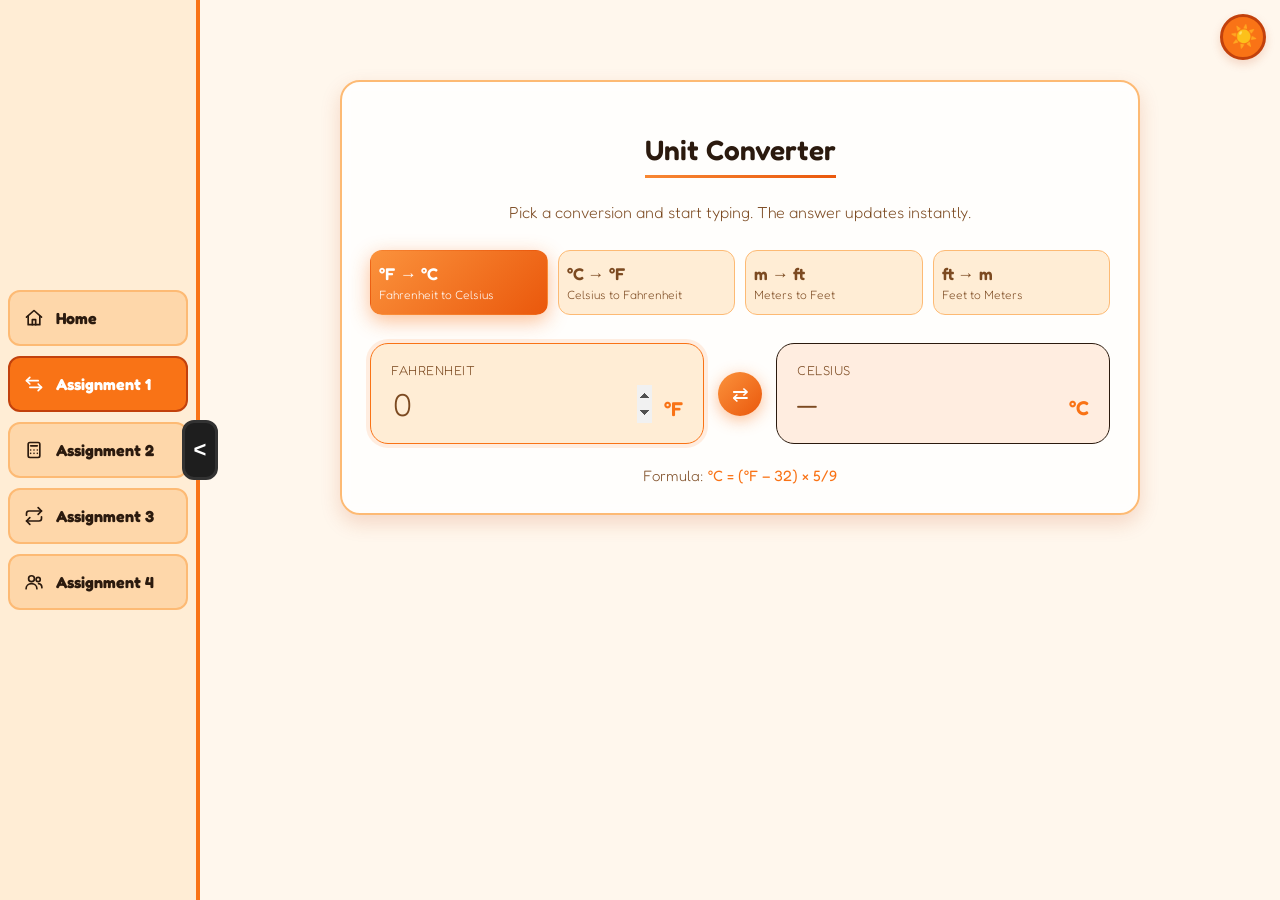
==== ass1.html @ 46ac20c1 "Add files via upload" ====
<!DOCTYPE html>
<html lang="en">
<head>
    <meta charset="UTF-8">
    <meta name="viewport" content="width=device-width, initial-scale=1">
    <title>Assignment 1 - Unit Converter</title>
    <link rel="icon" type="image/png" href="tiger logo.png">

 <link rel="preconnect" href="https://fonts.googleapis.com">
<link rel="preconnect" href="https://fonts.gstatic.com" crossorigin>
<link href="https://fonts.googleapis.com/css2?family=Fredoka:wght@300..700&display=swap" rel="stylesheet">

    <!-- Shared homepage design (colors, sidebar, cards, theme toggle) -->
    <link rel="stylesheet" href="Design.css">
    <script src="theme.js"></script>

    <!-- Spinning Pink Heart - https://www.cursors-4u.com/cursor/spinning-pink-heart -->
    <link rel="stylesheet" href="https://cdn.cursors-4u.net/cursors/animated/spinning-pink-heart-521de32a-32.css">
    <!-- End www.Cursors-4U.com Code -->

    <style>
        /* ================= Converter ================= */
        .Converter {
            display: block;
            max-width: 760px;
            padding: 36px;
            text-align: center;
        }

        .Converter-Title {
            display: inline-block;
            margin-bottom: 8px;
            padding-bottom: 8px;
            font-size: 28px;
            font-weight: 600;
            border-bottom: 3px solid transparent;
            border-image: var(--gradient) 1;
        }

        .Converter-Subtitle {
            margin-bottom: 28px;
            font-size: 16px;
            font-weight: 300;
            color: var(--text-muted);
        }

        .Chips {
            display: grid;
            grid-template-columns: repeat(4, 1fr);
            gap: 10px;
            margin-bottom: 28px;
        }

        .Chip {
            display: flex;
            flex-direction: column;
            gap: 2px;
            padding: 12px 8px;
            font-family: var(--font-main);
            color: var(--text-muted);
            background-color: var(--bg-menu);
            border: 1px solid var(--border-strong);
            border-radius: var(--radius-sm);
            cursor: pointer;
            transition: background-color var(--ease), color var(--ease),
                        border-color var(--ease), transform var(--ease),
                        box-shadow var(--ease);
        }

        .Chip .chip-units { font-size: 17px; font-weight: 600; }
        .Chip .chip-name  { font-size: 12px; font-weight: 300; }

        .Chip:hover,
        .Chip:focus-visible {
            color: var(--text);
            border-color: var(--accent);
            transform: translateY(-2px);
            outline: none;
        }

        .Chip.selected {
            color: #ffffff;
            background: var(--gradient);
            border-color: transparent;
            box-shadow: 0 6px 20px var(--accent-glow);
        }

        .Converter-Row {
            display: flex;
            align-items: stretch;
            gap: 14px;
        }

        .Panel {
            flex: 1;
            display: flex;
            flex-direction: column;
            gap: 6px;
            min-width: 0;
            padding: 18px 20px;
            text-align: left;
            background-color: var(--bg-menu);
            border: 1px solid var(--border-strong);
            border-radius: var(--radius);
            transition: border-color var(--ease), box-shadow var(--ease);
        }

        .Panel:focus-within {
            border-color: var(--accent);
            box-shadow: 0 0 0 4px var(--accent-soft);
        }

        .Panel-Label {
            font-size: 13px;
            font-weight: 300;
            letter-spacing: 0.5px;
            text-transform: uppercase;
            color: var(--text-muted);
        }

        .Panel-Main {
            display: flex;
            align-items: baseline;
            gap: 10px;
        }

        .Panel input,
        .Panel .Output {
            flex: 1;
            width: 100%;
            min-width: 0;
            font-family: var(--font-main);
            font-size: 32px;
            font-weight: 600;
            color: var(--text);
            background: none;
            border: none;
            outline: none;
            overflow-x: auto;
            white-space: nowrap;
        }

        .Panel input::placeholder { color: var(--text-muted); font-weight: 300; }
        .Panel .Output.empty { color: var(--text-muted); font-weight: 300; }
        .Panel .Output.error { font-size: 18px; color: #ff6b6b; }

        .Panel .Unit {
            flex-shrink: 0;
            font-size: 20px;
            font-weight: 600;
            color: var(--accent);
        }

        .Panel-Result {
            background-color: var(--accent-soft);
            border-color: var(--border);
        }

        .Swap {
            flex-shrink: 0;
            align-self: center;
            display: grid;
            place-items: center;
            width: 44px;
            height: 44px;
            font-size: 20px;
            color: #ffffff;
            background: var(--gradient);
            border: none;
            border-radius: 50%;
            cursor: pointer;
            box-shadow: 0 4px 16px var(--accent-glow);
            transition: transform 0.35s ease, box-shadow var(--ease);
        }

        .Swap:hover,
        .Swap:focus-visible {
            outline: none;
            transform: rotate(180deg) scale(1.08);
            box-shadow: 0 6px 22px var(--accent-glow);
        }

        .Formula {
            margin-top: 22px;
            font-size: 15px;
            font-weight: 300;
            color: var(--text-muted);
        }

        .Formula strong { font-weight: 400; color: var(--accent); }

        @media (max-width: 700px) {
            .Converter { padding: 28px 18px; }
            .Converter-Title { font-size: 24px; }
            .Chips { grid-template-columns: repeat(2, 1fr); }
            .Converter-Row { flex-direction: column; }
            .Swap { transform: rotate(90deg); }
            .Swap:hover,
            .Swap:focus-visible { transform: rotate(270deg) scale(1.08); }
            .Panel input,
            .Panel .Output { font-size: 26px; }
        }

        /* ================= Collapsible sidebar (same as homepage) ================= */
        .Home-Page {
            position: relative;
        }
        .Menu-Bar {
            width: 200px !important;
            padding: 8px !important;
            overflow: hidden !important;
            box-sizing: border-box !important;
            text-align: left !important;
            transition: width 0.3s, padding 0.3s, visibility 0s linear 0s;
        }
        .Home-Page.sidebar-closed .Menu-Bar {
            width: 0 !important;
            padding: 0 !important;
            visibility: hidden;
            transition: width 0.3s, padding 0.3s, visibility 0s linear 0.3s;
        }
        .Menu-bar-buttons {
            display: flex !important;
            flex-direction: column !important;
            align-items: stretch !important;
            justify-content: flex-start !important;
            gap: 10px !important;
            margin: 0 !important;
            width: 100% !important;
        }
        .Menu-bar-buttons button {
            font-size: 16px !important;
            padding: 16px 14px !important;
            width: 100% !important;
            height: auto !important;
            min-width: 0 !important;
            margin: 0 !important;
            box-sizing: border-box !important;
            text-align: left !important;
            white-space: nowrap;
        }

        /* Open / close arrow */
        .Sidebar-Toggle {
            position: absolute;
            top: 50%;
            left: 200px;
            transform: translate(-50%, -50%);
            z-index: 1000;
            width: 36px;
            height: 60px;
            font-family: "Lexend", sans-serif;
            font-size: 22px;
            font-weight: 600;
            line-height: 1;
            color: rgb(255,255,255);
            background-color: rgb(30,30,30);
            border: 3px solid rgb(50,50,50);
            border-radius: 12px;
            cursor: pointer;
            transition: left 0.3s, transform 0.3s, background-color 0.15s;
        }
        .Sidebar-Toggle:hover {
            background-color: rgb(10,10,10);
        }
        .Home-Page.sidebar-closed .Sidebar-Toggle {
            left: 0;
            transform: translate(0, -50%);
        }

        /* Menu icons */
        .Menu-bar-buttons button {
            display: flex !important;
            align-items: center !important;
            gap: 12px !important;
        }
        .Menu-Icon {
            width: 20px;
            height: 20px;
            flex-shrink: 0;
            fill: none;
            stroke: currentColor;
            stroke-width: 2;
            stroke-linecap: round;
            stroke-linejoin: round;
        }
    </style>
</head>
<body>

    <!-- Light / dark mode toggle -->
    <button class="Theme-Toggle" id="themeToggle" type="button">
        <span class="icon-sun">☀️</span>
        <span class="icon-moon">🌙</span>
    </button>

    <div class="Home-Page" id="homePage">

        <!-- Sidebar -->
        <nav class="Menu-Bar" id="menuBar">
            <div class="Menu-bar-buttons">
                <button type="button" onclick="location.href='index a.html'">
                    <svg class="Menu-Icon" viewBox="0 0 24 24" aria-hidden="true"><path d="M3 11l9-8 9 8"/><path d="M5 10v10h14V10"/><path d="M10 20v-6h4v6"/></svg>
                    <b>Home</b>
                </button>
                <button type="button" class="active" onclick="location.href='ass1.html'">
                    <svg class="Menu-Icon" viewBox="0 0 24 24" aria-hidden="true"><path d="M7 4L3 8l4 4"/><path d="M3 8h14"/><path d="M17 20l4-4-4-4"/><path d="M21 16H7"/></svg>
                    <b>Assignment 1</b>
                </button>
                <button type="button" onclick="location.href='ass2.html'">
                    <svg class="Menu-Icon" viewBox="0 0 24 24" aria-hidden="true"><rect x="5" y="3" width="14" height="18" rx="2"/><path d="M8 7h8"/><path d="M8 12h.01M12 12h.01M16 12h.01M8 16h.01M12 16h.01M16 16h.01"/></svg>
                    <b>Assignment 2</b>
                </button>
                <button type="button" onclick="location.href='ass3.html'">
                    <svg class="Menu-Icon" viewBox="0 0 24 24" aria-hidden="true"><path d="M17 2l4 4-4 4"/><path d="M3 11V9a3 3 0 0 1 3-3h15"/><path d="M7 22l-4-4 4-4"/><path d="M21 13v2a3 3 0 0 1-3 3H3"/></svg>
                    <b>Assignment 3</b>
                </button>
                <button type="button" onclick="location.href='ass4.html'">
                    <svg class="Menu-Icon" viewBox="0 0 24 24" aria-hidden="true"><circle cx="9" cy="8" r="3.5"/><path d="M2.5 20c0-3.6 2.9-6 6.5-6s6.5 2.4 6.5 6"/><circle cx="17" cy="9" r="2.5"/><path d="M17.5 14c2.4.3 4 2 4 5"/></svg>
                    <b>Assignment 4</b>
                </button>
            </div>
        </nav>

        <!-- Open / close arrow -->
        <button type="button" class="Sidebar-Toggle" id="sidebarToggle" aria-label="Close menu" aria-expanded="true" aria-controls="menuBar">&lt;</button>

        <!-- Content -->
        <main class="Content-Page-Background">
            <section class="Intro Converter">
                <h1 class="Converter-Title">Unit Converter</h1>
                <p class="Converter-Subtitle">Pick a conversion and start typing. The answer updates instantly.</p>

                <!-- Conversion picker -->
                <div class="Chips" role="radiogroup" aria-label="Conversion type">
                    <button type="button" class="Chip selected" data-key="1" role="radio" aria-checked="true">
                        <span class="chip-units">°F → °C</span>
                        <span class="chip-name">Fahrenheit to Celsius</span>
                    </button>
                    <button type="button" class="Chip" data-key="2" role="radio" aria-checked="false">
                        <span class="chip-units">°C → °F</span>
                        <span class="chip-name">Celsius to Fahrenheit</span>
                    </button>
                    <button type="button" class="Chip" data-key="3" role="radio" aria-checked="false">
                        <span class="chip-units">m → ft</span>
                        <span class="chip-name">Meters to Feet</span>
                    </button>
                    <button type="button" class="Chip" data-key="4" role="radio" aria-checked="false">
                        <span class="chip-units">ft → m</span>
                        <span class="chip-name">Feet to Meters</span>
                    </button>
                </div>

                <!-- From / To -->
                <div class="Converter-Row">
                    <div class="Panel">
                        <label class="Panel-Label" for="value" id="fromLabel">Fahrenheit</label>
                        <div class="Panel-Main">
                            <input type="number" id="value" step="any" placeholder="0" autofocus>
                            <span class="Unit" id="fromUnit">°F</span>
                        </div>
                    </div>

                    <button type="button" class="Swap" id="swapBtn" title="Swap conversion" aria-label="Swap conversion">⇄</button>

                    <div class="Panel Panel-Result">
                        <span class="Panel-Label" id="toLabel">Celsius</span>
                        <div class="Panel-Main" aria-live="polite">
                            <span class="Output empty" id="result">—</span>
                            <span class="Unit" id="toUnit">°C</span>
                        </div>
                    </div>
                </div>

                <p class="Formula" id="formula"></p>
            </section>
        </main>

    </div>

    <!-- Open / close menu (runs first, independent of the converter) -->
    <script>
        (function () {
            var homePage = document.getElementById("homePage");
            var sidebarToggle = document.getElementById("sidebarToggle");

            sidebarToggle.addEventListener("click", function () {
                var closed = homePage.classList.toggle("sidebar-closed");
                sidebarToggle.innerHTML = closed ? "&gt;" : "&lt;";
                sidebarToggle.setAttribute("aria-expanded", String(!closed));
                sidebarToggle.setAttribute("aria-label", closed ? "Open menu" : "Close menu");
            });
        })();
    </script>

    <!-- Converter -->
    <script>
        var conversions = {
            "1": { fromName: "Fahrenheit", toName: "Celsius",    from: "°F", to: "°C",
                   formula: "°C = (°F − 32) × 5/9",
                   fn: function (v) { return (v - 32) * 5 / 9; },  reverse: "2" },
            "2": { fromName: "Celsius",    toName: "Fahrenheit", from: "°C", to: "°F",
                   formula: "°F = (°C × 9/5) + 32",
                   fn: function (v) { return (v * 9 / 5) + 32; },  reverse: "1" },
            "3": { fromName: "Meters",     toName: "Feet",       from: "m",  to: "ft",
                   formula: "ft = m × 3.28084",
                   fn: function (v) { return v * 3.28084; },       reverse: "4" },
            "4": { fromName: "Feet",       toName: "Meters",     from: "ft", to: "m",
                   formula: "m = ft ÷ 3.28084",
                   fn: function (v) { return v / 3.28084; },       reverse: "3" }
        };

        var current = "1";
        var chips    = document.querySelectorAll(".Chip");
        var input    = document.getElementById("value");
        var result   = document.getElementById("result");
        var swapBtn  = document.getElementById("swapBtn");

        function getAnswer() {
            if (input.validity.badInput) { return "bad"; }
            var raw = input.value.trim();
            if (raw === "" || isNaN(Number(raw))) { return null; }
            return conversions[current].fn(Number(raw));
        }

        function update() {
            var answer = getAnswer();
            result.classList.remove("empty", "error");

            if (answer === null) {
                result.textContent = "—";
                result.classList.add("empty");
            } else if (answer === "bad") {
                result.textContent = "Invalid number";
                result.classList.add("error");
            } else {
                result.textContent = answer.toFixed(2);
            }
        }

        function setConversion(key) {
            current = key;
            var c = conversions[key];

            document.getElementById("fromLabel").textContent = c.fromName;
            document.getElementById("toLabel").textContent   = c.toName;
            document.getElementById("fromUnit").textContent  = c.from;
            document.getElementById("toUnit").textContent    = c.to;
            document.getElementById("formula").innerHTML     = "Formula: <strong>" + c.formula + "</strong>";

            chips.forEach(function (chip) {
                var on = chip.dataset.key === key;
                chip.classList.toggle("selected", on);
                chip.setAttribute("aria-checked", on ? "true" : "false");
            });

            update();
        }

        input.addEventListener("input", update);

        chips.forEach(function (chip) {
            chip.addEventListener("click", function () {
                setConversion(chip.dataset.key);
                input.focus();
            });
        });

        swapBtn.addEventListener("click", function () {
            var answer = getAnswer();
            var next = conversions[current].reverse;

            if (typeof answer === "number") {
                input.value = answer.toFixed(2);
            }
            setConversion(next);
            input.focus();
        });

        setConversion("1");
    </script>

</body>
</html>
---- Design.css ----
/* ===== Orange theme: shared design for every page ===== */
:root {
  --font-main: "Fredoka", "Nunito", "Segoe UI", sans-serif;
  --bg: #fff7ed;
  --panel: #ffffff;
  --text: #2b1a0e;
  --text-muted: #7c4a21;
  --accent: #f97316;
  --accent-dark: #c2410c;
  --bg-menu: #ffedd5;
  --menu-btn: #fed7aa;
  --menu-btn-hover: #fdba74;
  --border-strong: #fdba74;
  --accent-soft: rgba(249, 115, 22, 0.12);
  --accent-glow: rgba(249, 115, 22, 0.45);
  --shadow: rgba(194, 65, 12, 0.18);
  --panel-glass: rgba(255, 255, 255, 0.84);
  --bg-overlay: rgba(255, 247, 237, 0.10);
  --gradient: linear-gradient(135deg, #fb923c, #ea580c);
  --danger: #dc2626;
  --ok: #15803d;
  --radius: 18px;
  --radius-sm: 12px;
  --ease: 0.25s ease;
}

[data-theme="dark"] {
  --bg: #1a1009;
  --panel: #271810;
  --text: #fde8d4;
  --text-muted: #fdba74;
  --accent: #fb923c;
  --accent-dark: #fdba74;
  --bg-menu: #2e1c0e;
  --menu-btn: #3d2514;
  --menu-btn-hover: #55321a;
  --border-strong: #7c2d12;
  --accent-soft: rgba(251, 146, 60, 0.15);
  --accent-glow: rgba(251, 146, 60, 0.35);
  --shadow: rgba(0, 0, 0, 0.5);
  --panel-glass: rgba(39, 24, 16, 0.86);
  --bg-overlay: rgba(20, 10, 4, 0.55);
  --gradient: linear-gradient(135deg, #fb923c, #c2410c);
  --danger: #f87171;
  --ok: #4ade80;
}

* { box-sizing: border-box; }
html, body { margin: 0; height: 100%; }

body {
  font-family: var(--font-main);
  background: var(--bg);
  color: var(--text);
  transition: background 0.3s, color 0.3s;
}

/* ---------- Theme toggle ---------- */
.Theme-Toggle {
  position: fixed; top: 14px; right: 14px; z-index: 2000;
  width: 46px; height: 46px; font-size: 22px;
  background: var(--accent);
  border: 3px solid var(--accent-dark);
  border-radius: 50%;
  cursor: pointer;
  box-shadow: 0 4px 10px var(--shadow);
  transition: transform 0.2s;
}
.Theme-Toggle:hover { transform: scale(1.1) rotate(15deg); }
.Theme-Toggle .icon-moon { display: none; }
[data-theme="dark"] .Theme-Toggle .icon-sun { display: none; }
[data-theme="dark"] .Theme-Toggle .icon-moon { display: inline; }

/* ---------- Layout and sidebar ---------- */
.Home-Page { position: relative; display: flex; height: 100vh; width: 100%; overflow: hidden; }

.Menu-Bar {
  width: 200px; padding: 8px; flex-shrink: 0; overflow: hidden;
  background: var(--bg-menu);
  border-right: 4px solid var(--accent);
  display: flex;
  flex-direction: column;
  justify-content: center; /* centers the buttons vertically */
  transition: width 0.3s, padding 0.3s, visibility 0s linear 0s;
}
.Home-Page.sidebar-closed .Menu-Bar {
  width: 0; padding: 0; visibility: hidden;
  transition: width 0.3s, padding 0.3s, visibility 0s linear 0.3s;
}

.Menu-bar-buttons { display: flex; flex-direction: column; gap: 10px; width: 100%; }
.Menu-bar-buttons button {
  display: flex; align-items: center; gap: 12px;
  width: 100%; padding: 16px 14px;
  font-family: var(--font-main); font-size: 16px; text-align: left; white-space: nowrap;
  color: var(--text); background: var(--menu-btn);
  border: 2px solid var(--border-strong); border-radius: var(--radius-sm);
  cursor: pointer;
  transition: background var(--ease), transform var(--ease);
}
.Menu-bar-buttons button:hover { background: var(--menu-btn-hover); transform: translateX(4px); }
.Menu-bar-buttons button.active { background: var(--accent); color: #fff; border-color: var(--accent-dark); }

.Menu-Icon {
  width: 20px; height: 20px; flex-shrink: 0;
  fill: none; stroke: currentColor; stroke-width: 2;
  stroke-linecap: round; stroke-linejoin: round;
}

.Sidebar-Toggle {
  position: absolute; top: 50%; left: 200px; z-index: 1000;
  transform: translate(-50%, -50%);
  width: 36px; height: 60px;
  font-family: var(--font-main); font-size: 22px; font-weight: 600; color: #fff;
  background: var(--accent-dark); border: 3px solid var(--accent);
  border-radius: 12px; cursor: pointer;
  transition: left 0.3s, transform 0.3s, background-color 0.15s;
}
.Sidebar-Toggle:hover { background: var(--accent); }
.Home-Page.sidebar-closed .Sidebar-Toggle { left: 0; transform: translate(0, -50%); }

/* ---------- Content area and cards ---------- */
.Content-Page-Background {
  flex: 1; overflow-y: auto;
  padding: 80px 40px 40px;
  display: flex; flex-direction: column; align-items: center; gap: 32px;
  background: transparent;
}

.Card {
  width: 100%; max-width: 800px;
  padding: 32px;
  background: var(--panel-glass);
  backdrop-filter: blur(6px);
  border: 2px solid var(--border-strong);
  border-radius: 20px;
  box-shadow: 0 8px 20px var(--shadow);
  text-align: center;
  transition: background 0.3s, border-color 0.3s;
}
.Card.Wide { max-width: 980px; }

.Card-Title {
  display: inline-block; margin: 0 0 8px; padding-bottom: 8px;
  font-size: 28px; font-weight: 600; color: var(--accent-dark);
  border-bottom: 3px solid var(--accent);
}
.Card-Sub { margin: 0 0 26px; font-size: 16px; font-weight: 300; color: var(--text-muted); }

/* ---------- Home page ---------- */
.Intro { display: flex; align-items: center; gap: 28px; text-align: left; }
.Intro-Picture {
  width: 140px; height: 140px; flex-shrink: 0; border-radius: 50%;
  border: 5px solid var(--accent);
  background: var(--menu-btn) center / cover no-repeat;
  /* background-image: url("your-photo.png"); */
}
.Intro-Text { margin: 0; font-size: 1.4rem; font-weight: 500; line-height: 1.5; }
.Positions { text-align: left; }
.Positions-Title {
  margin: 0 0 16px; font-size: 1.5rem; color: var(--accent-dark);
  display: inline-block; padding-bottom: 4px; border-bottom: 3px solid var(--accent);
}
.Positions-List { margin: 0; padding-left: 1.2rem; font-size: 1.15rem; line-height: 1.9; color: var(--text-muted); }
.Positions-List li::marker { color: var(--accent); }

/* ---------- Form pieces ---------- */
.Panel {
  display: flex; flex-direction: column; gap: 6px; min-width: 0; flex: 1;
  padding: 16px 18px; text-align: left;
  background: var(--bg-menu);
  border: 2px solid var(--border-strong);
  border-radius: var(--radius);
  transition: border-color var(--ease), box-shadow var(--ease);
}
.Panel:focus-within { border-color: var(--accent); box-shadow: 0 0 0 4px var(--accent-soft); }
.Panel-Result { background: var(--accent-soft); }

.Panel-Label { font-size: 13px; font-weight: 300; letter-spacing: 0.5px; text-transform: uppercase; color: var(--text-muted); }
.Panel-Main { display: flex; align-items: baseline; gap: 10px; }

.Panel input, .Panel select, .Panel .Output {
  flex: 1; width: 100%; min-width: 0;
  font-family: var(--font-main); font-size: 28px; font-weight: 600; color: var(--text);
  background: none; border: none; outline: none;
  overflow-x: auto; white-space: nowrap;
}
.Panel select { font-size: 20px; cursor: pointer; }
.Panel select option { color: #2b1a0e; }
.Panel input::placeholder { color: var(--text-muted); font-weight: 300; }
.Output.empty { color: var(--text-muted); font-weight: 300; }
.Output.error { font-size: 18px; color: var(--danger); }
.Unit { flex-shrink: 0; font-size: 20px; font-weight: 600; color: var(--accent); }

.Row { display: flex; align-items: stretch; gap: 14px; }
.Arrow {
  flex-shrink: 0; align-self: center; display: grid; place-items: center;
  width: 44px; height: 44px; font-size: 20px; color: #fff;
  background: var(--gradient); border-radius: 50%; box-shadow: 0 4px 16px var(--accent-glow);
}
.Stack { display: flex; flex-direction: column; gap: 14px; }
.Form-Grid { display: grid; grid-template-columns: repeat(2, 1fr); gap: 14px; }

.Message { min-height: 22px; margin: 12px 0 0; font-size: 15px; color: var(--danger); }
.Message.ok { color: var(--ok); }
.Formula { margin: 20px 0 0; font-size: 15px; font-weight: 300; color: var(--text-muted); }
.Formula strong { font-weight: 600; color: var(--accent); }

.Action {
  padding: 14px 26px;
  font-family: var(--font-main); font-size: 16px; font-weight: 600; color: #fff;
  background: var(--gradient); border: none; border-radius: var(--radius-sm);
  cursor: pointer; box-shadow: 0 4px 14px var(--accent-glow);
  transition: transform var(--ease), box-shadow var(--ease);
}
.Action:hover { transform: translateY(-2px); box-shadow: 0 6px 20px var(--accent-glow); }
.Action.Danger { background: linear-gradient(135deg, #ef4444, #b91c1c); box-shadow: 0 4px 14px rgba(220, 38, 38, 0.4); }
.Button-Row { margin-top: 16px; }
.Delete-Row { display: flex; align-items: stretch; gap: 14px; margin-top: 8px; }

/* ---------- Result cards (Assignment 3) ---------- */
.Results { display: grid; gap: 12px; margin-top: 8px; }
.Result-Card {
  padding: 16px 20px; text-align: left;
  background: var(--accent-soft); border: 2px solid var(--border-strong); border-radius: var(--radius);
}
.Result-Label { font-size: 13px; letter-spacing: 0.5px; text-transform: uppercase; color: var(--text-muted); }
.Result-Loop { font-size: 12px; color: var(--accent); }
.Result-Value { margin-top: 6px; font-size: 26px; font-weight: 600; word-break: break-all; max-height: 160px; overflow-y: auto; }
.Result-Value.empty { font-weight: 300; color: var(--text-muted); }

/* ---------- Tables (Assignments 2 and 4) ---------- */
.Table-Wrap { margin-top: 26px; overflow-x: auto; border: 2px solid var(--border-strong); border-radius: var(--radius); }
.Data-Table { width: 100%; border-collapse: collapse; font-size: 14px; text-align: left; }
.Data-Table caption { padding: 14px 16px 6px; font-size: 13px; letter-spacing: 0.5px; text-transform: uppercase; text-align: left; color: var(--text-muted); }
.Data-Table th, .Data-Table td { padding: 10px 16px; white-space: nowrap; border-top: 1px solid var(--border-strong); }
.Data-Table th { font-weight: 600; color: var(--accent-dark); background: var(--bg-menu); }
.Data-Table td { font-weight: 300; }
.Data-Table tbody tr.active { background: var(--accent-soft); }
.Data-Table tbody tr.active td { font-weight: 600; color: var(--accent); }
.Data-Table td.net { font-weight: 600; color: var(--accent); }
.Data-Table td.empty-row { text-align: center; color: var(--text-muted); padding: 22px; }
.Data-Table tfoot td { font-weight: 600; background: var(--accent-soft); }

/* ---------- Chips (Assignment 1) ---------- */
.Swap { cursor: pointer; border: none; transition: transform 0.35s ease; }
.Swap:hover { transform: rotate(180deg) scale(1.08); }

/* ---------- Mobile ---------- */
@media (max-width: 700px) {
  .Content-Page-Background { padding: 80px 16px 24px; }
  .Card { padding: 24px 16px; }
  .Card-Title { font-size: 24px; }
  .Intro { flex-direction: column; text-align: center; }
  .Intro-Text { font-size: 1.15rem; }
  .Row, .Delete-Row { flex-direction: column; }
  .Arrow { transform: rotate(90deg); }
  .Form-Grid { grid-template-columns: 1fr; }
  .Panel input, .Panel .Output { font-size: 24px; }
  .Result-Value { font-size: 22px; }
}

/* ---------- Draggable background ---------- */
/* theme.js sets --bg-w, --bg-h, --bg-x and --bg-y while the visitor drags */
body::before {
  content: "";
  position: fixed;
  inset: 0;
  z-index: -1;
  background-color: var(--bg);
  background-image:
    linear-gradient(var(--bg-overlay), var(--bg-overlay)),
    url("bg.jpg");
  background-repeat: no-repeat;
  background-size: auto, var(--bg-w, 140%) var(--bg-h, auto);
  background-position: 0 0, var(--bg-x, 0px) var(--bg-y, 0px);
}

.Content-Page-Background { cursor: grab; }
body.dragging-bg, body.dragging-bg * { cursor: grabbing !important; user-select: none; }
.Card, .Intro, .Positions { cursor: auto; }

/* Keeps text readable on the busy picture (also for pages that do not use .Card) */
.Content-Page-Background > .Intro,
.Content-Page-Background > .Positions {
  width: 100%;
  max-width: 800px;
  padding: 28px;
  background: var(--panel-glass);
  backdrop-filter: blur(6px);
  border: 2px solid var(--border-strong);
  border-radius: 20px;
  box-shadow: 0 8px 20px var(--shadow);
}
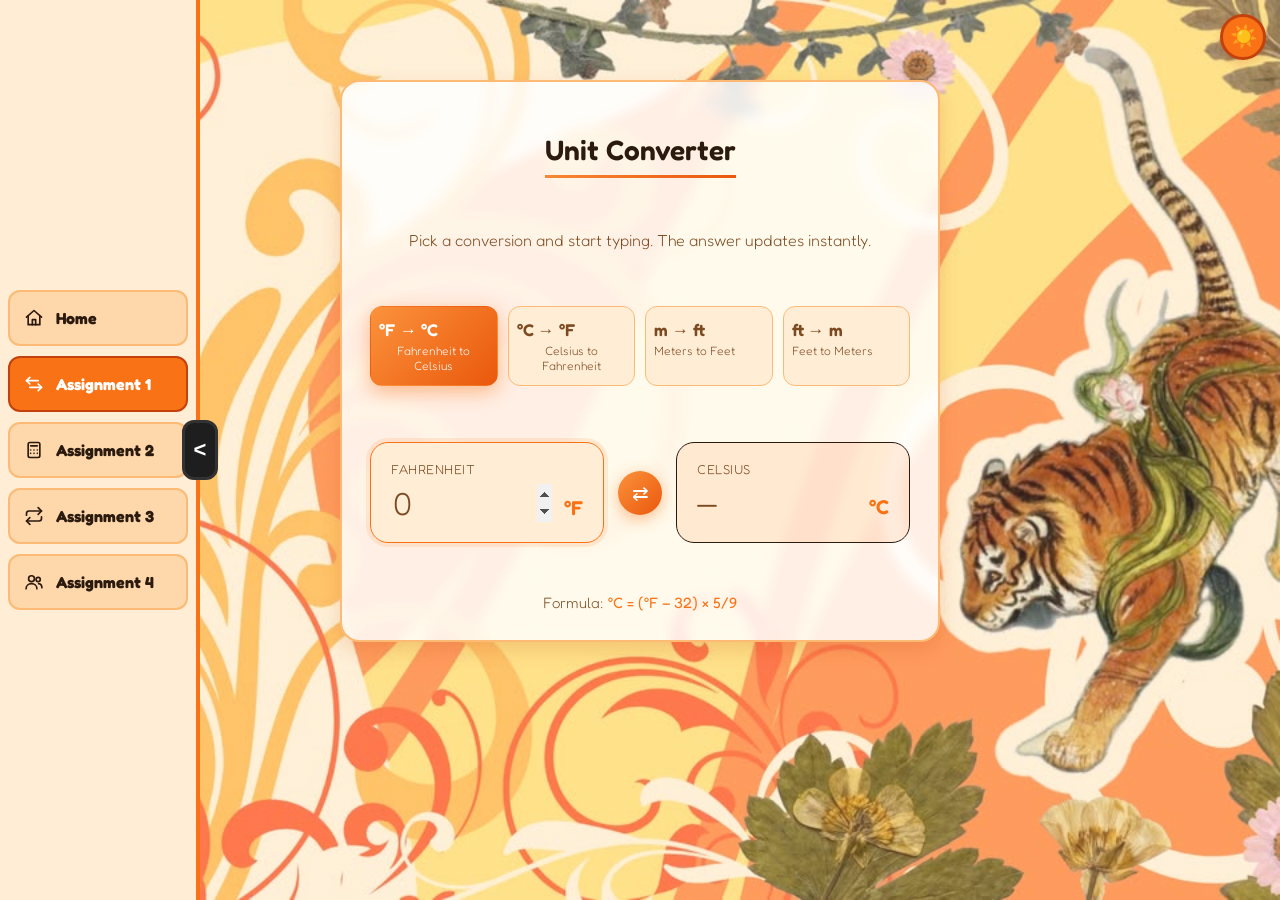
==== commit 12d68880: "Update ass1.html" ====
--- a/ass1.html
+++ b/ass1.html
@@ -299,7 +299,7 @@
         <!-- Sidebar -->
         <nav class="Menu-Bar" id="menuBar">
             <div class="Menu-bar-buttons">
-                <button type="button" onclick="location.href='index a.html'">
+                <button type="button" onclick="location.href='index.html'">
                     <svg class="Menu-Icon" viewBox="0 0 24 24" aria-hidden="true"><path d="M3 11l9-8 9 8"/><path d="M5 10v10h14V10"/><path d="M10 20v-6h4v6"/></svg>
                     <b>Home</b>
                 </button>
@@ -378,21 +378,6 @@
 
     </div>
 
-    <!-- Open / close menu (runs first, independent of the converter) -->
-    <script>
-        (function () {
-            var homePage = document.getElementById("homePage");
-            var sidebarToggle = document.getElementById("sidebarToggle");
-
-            sidebarToggle.addEventListener("click", function () {
-                var closed = homePage.classList.toggle("sidebar-closed");
-                sidebarToggle.innerHTML = closed ? "&gt;" : "&lt;";
-                sidebarToggle.setAttribute("aria-expanded", String(!closed));
-                sidebarToggle.setAttribute("aria-label", closed ? "Open menu" : "Close menu");
-            });
-        })();
-    </script>
-
     <!-- Converter -->
     <script>
         var conversions = {
@@ -481,4 +466,4 @@
     </script>
 
 </body>
-</html>+</html>
--- a/Design.css
+++ b/Design.css
@@ -23,7 +23,6 @@
   --radius-sm: 12px;
   --ease: 0.25s ease;
 }
-
 [data-theme="dark"] {
   --bg: #1a1009;
   --panel: #271810;
@@ -44,17 +43,14 @@
   --danger: #f87171;
   --ok: #4ade80;
 }
-
 * { box-sizing: border-box; }
 html, body { margin: 0; height: 100%; }
-
 body {
   font-family: var(--font-main);
   background: var(--bg);
   color: var(--text);
   transition: background 0.3s, color 0.3s;
 }
-
 /* ---------- Theme toggle ---------- */
 .Theme-Toggle {
   position: fixed; top: 14px; right: 14px; z-index: 2000;
@@ -70,10 +66,8 @@
 .Theme-Toggle .icon-moon { display: none; }
 [data-theme="dark"] .Theme-Toggle .icon-sun { display: none; }
 [data-theme="dark"] .Theme-Toggle .icon-moon { display: inline; }
-
 /* ---------- Layout and sidebar ---------- */
 .Home-Page { position: relative; display: flex; height: 100vh; width: 100%; overflow: hidden; }
-
 .Menu-Bar {
   width: 200px; padding: 8px; flex-shrink: 0; overflow: hidden;
   background: var(--bg-menu);
@@ -87,7 +81,6 @@
   width: 0; padding: 0; visibility: hidden;
   transition: width 0.3s, padding 0.3s, visibility 0s linear 0.3s;
 }
-
 .Menu-bar-buttons { display: flex; flex-direction: column; gap: 10px; width: 100%; }
 .Menu-bar-buttons button {
   display: flex; align-items: center; gap: 12px;
@@ -100,13 +93,11 @@
 }
 .Menu-bar-buttons button:hover { background: var(--menu-btn-hover); transform: translateX(4px); }
 .Menu-bar-buttons button.active { background: var(--accent); color: #fff; border-color: var(--accent-dark); }
-
 .Menu-Icon {
   width: 20px; height: 20px; flex-shrink: 0;
   fill: none; stroke: currentColor; stroke-width: 2;
   stroke-linecap: round; stroke-linejoin: round;
 }
-
 .Sidebar-Toggle {
   position: absolute; top: 50%; left: 200px; z-index: 1000;
   transform: translate(-50%, -50%);
@@ -118,7 +109,6 @@
 }
 .Sidebar-Toggle:hover { background: var(--accent); }
 .Home-Page.sidebar-closed .Sidebar-Toggle { left: 0; transform: translate(0, -50%); }
-
 /* ---------- Content area and cards ---------- */
 .Content-Page-Background {
   flex: 1; overflow-y: auto;
@@ -126,7 +116,6 @@
   display: flex; flex-direction: column; align-items: center; gap: 32px;
   background: transparent;
 }
-
 .Card {
   width: 100%; max-width: 800px;
   padding: 32px;
@@ -139,31 +128,50 @@
   transition: background 0.3s, border-color 0.3s;
 }
 .Card.Wide { max-width: 980px; }
-
 .Card-Title {
   display: inline-block; margin: 0 0 8px; padding-bottom: 8px;
   font-size: 28px; font-weight: 600; color: var(--accent-dark);
   border-bottom: 3px solid var(--accent);
 }
 .Card-Sub { margin: 0 0 26px; font-size: 16px; font-weight: 300; color: var(--text-muted); }
-
 /* ---------- Home page ---------- */
 .Intro { display: flex; align-items: center; gap: 28px; text-align: left; }
 .Intro-Picture {
   width: 140px; height: 140px; flex-shrink: 0; border-radius: 50%;
   border: 5px solid var(--accent);
   background: var(--menu-btn) center / cover no-repeat;
-  /* background-image: url("your-photo.png"); */
-}
-.Intro-Text { margin: 0; font-size: 1.4rem; font-weight: 500; line-height: 1.5; }
+
+.Intro-Picture {
+    width: 150px !important;
+    height: 150px !important;
+    min-width: 150px;
+    min-height: 150px;
+    border-radius: 50%;
+    overflow: hidden;
+    position: relative;
+    flex-shrink: 0;
+}
+
+.Intro .Intro-Picture img {
+    width: 100% !important;
+    height: 100% !important;
+    max-width: 100%;
+    object-fit: cover;
+    object-position: center;
+    display: block;
+    position: absolute;
+    inset: 0;
+}
+
+}
+.Intro-Text { margin: 0; font-size: 1.4rem; font-weight: 500; line-height: 1.5; color: var(--text-muted); }
 .Positions { text-align: left; }
 .Positions-Title {
-  margin: 0 0 16px; font-size: 1.5rem; color: var(--accent-dark);
+  margin: 0 0 16px; font-size: 1.5rem; color: var(--accent);
   display: inline-block; padding-bottom: 4px; border-bottom: 3px solid var(--accent);
 }
-.Positions-List { margin: 0; padding-left: 1.2rem; font-size: 1.15rem; line-height: 1.9; color: var(--text-muted); }
+.Positions-List { margin: 0; padding-left: 1.2rem; font-size: 1.15rem; line-height: 1.9; color: var(--text-muted); text-align: left; }
 .Positions-List li::marker { color: var(--accent); }
-
 /* ---------- Form pieces ---------- */
 .Panel {
   display: flex; flex-direction: column; gap: 6px; min-width: 0; flex: 1;
@@ -175,10 +183,8 @@
 }
 .Panel:focus-within { border-color: var(--accent); box-shadow: 0 0 0 4px var(--accent-soft); }
 .Panel-Result { background: var(--accent-soft); }
-
 .Panel-Label { font-size: 13px; font-weight: 300; letter-spacing: 0.5px; text-transform: uppercase; color: var(--text-muted); }
 .Panel-Main { display: flex; align-items: baseline; gap: 10px; }
-
 .Panel input, .Panel select, .Panel .Output {
   flex: 1; width: 100%; min-width: 0;
   font-family: var(--font-main); font-size: 28px; font-weight: 600; color: var(--text);
@@ -191,7 +197,6 @@
 .Output.empty { color: var(--text-muted); font-weight: 300; }
 .Output.error { font-size: 18px; color: var(--danger); }
 .Unit { flex-shrink: 0; font-size: 20px; font-weight: 600; color: var(--accent); }
-
 .Row { display: flex; align-items: stretch; gap: 14px; }
 .Arrow {
   flex-shrink: 0; align-self: center; display: grid; place-items: center;
@@ -200,12 +205,10 @@
 }
 .Stack { display: flex; flex-direction: column; gap: 14px; }
 .Form-Grid { display: grid; grid-template-columns: repeat(2, 1fr); gap: 14px; }
-
 .Message { min-height: 22px; margin: 12px 0 0; font-size: 15px; color: var(--danger); }
 .Message.ok { color: var(--ok); }
 .Formula { margin: 20px 0 0; font-size: 15px; font-weight: 300; color: var(--text-muted); }
 .Formula strong { font-weight: 600; color: var(--accent); }
-
 .Action {
   padding: 14px 26px;
   font-family: var(--font-main); font-size: 16px; font-weight: 600; color: #fff;
@@ -217,7 +220,6 @@
 .Action.Danger { background: linear-gradient(135deg, #ef4444, #b91c1c); box-shadow: 0 4px 14px rgba(220, 38, 38, 0.4); }
 .Button-Row { margin-top: 16px; }
 .Delete-Row { display: flex; align-items: stretch; gap: 14px; margin-top: 8px; }
-
 /* ---------- Result cards (Assignment 3) ---------- */
 .Results { display: grid; gap: 12px; margin-top: 8px; }
 .Result-Card {
@@ -228,9 +230,8 @@
 .Result-Loop { font-size: 12px; color: var(--accent); }
 .Result-Value { margin-top: 6px; font-size: 26px; font-weight: 600; word-break: break-all; max-height: 160px; overflow-y: auto; }
 .Result-Value.empty { font-weight: 300; color: var(--text-muted); }
-
 /* ---------- Tables (Assignments 2 and 4) ---------- */
-.Table-Wrap { margin-top: 26px; overflow-x: auto; border: 2px solid var(--border-strong); border-radius: var(--radius); }
+.Table-Wrap { margin-top: 26px; overflow-x: auto; border: 2px solid var(--border-strong); border-radius: var(--radius); background: var(--panel-glass); }
 .Data-Table { width: 100%; border-collapse: collapse; font-size: 14px; text-align: left; }
 .Data-Table caption { padding: 14px 16px 6px; font-size: 13px; letter-spacing: 0.5px; text-transform: uppercase; text-align: left; color: var(--text-muted); }
 .Data-Table th, .Data-Table td { padding: 10px 16px; white-space: nowrap; border-top: 1px solid var(--border-strong); }
@@ -241,11 +242,9 @@
 .Data-Table td.net { font-weight: 600; color: var(--accent); }
 .Data-Table td.empty-row { text-align: center; color: var(--text-muted); padding: 22px; }
 .Data-Table tfoot td { font-weight: 600; background: var(--accent-soft); }
-
 /* ---------- Chips (Assignment 1) ---------- */
 .Swap { cursor: pointer; border: none; transition: transform 0.35s ease; }
 .Swap:hover { transform: rotate(180deg) scale(1.08); }
-
 /* ---------- Mobile ---------- */
 @media (max-width: 700px) {
   .Content-Page-Background { padding: 80px 16px 24px; }
@@ -259,9 +258,7 @@
   .Panel input, .Panel .Output { font-size: 24px; }
   .Result-Value { font-size: 22px; }
 }
-
-/* ---------- Draggable background ---------- */
-/* theme.js sets --bg-w, --bg-h, --bg-x and --bg-y while the visitor drags */
+/* ---------- Steady background ---------- */
 body::before {
   content: "";
   position: fixed;
@@ -270,17 +267,12 @@
   background-color: var(--bg);
   background-image:
     linear-gradient(var(--bg-overlay), var(--bg-overlay)),
-    url("bg.jpg");
+    url("Bg.jpg");
   background-repeat: no-repeat;
-  background-size: auto, var(--bg-w, 140%) var(--bg-h, auto);
-  background-position: 0 0, var(--bg-x, 0px) var(--bg-y, 0px);
-}
-
-.Content-Page-Background { cursor: grab; }
-body.dragging-bg, body.dragging-bg * { cursor: grabbing !important; user-select: none; }
-.Card, .Intro, .Positions { cursor: auto; }
-
-/* Keeps text readable on the busy picture (also for pages that do not use .Card) */
+  background-size: auto, cover;
+  background-position: 0 0, center;
+}
+
 .Content-Page-Background > .Intro,
 .Content-Page-Background > .Positions {
   width: 100%;
@@ -291,4 +283,42 @@
   border: 2px solid var(--border-strong);
   border-radius: 20px;
   box-shadow: 0 8px 20px var(--shadow);
-}+}
+
+html, body, * {
+  cursor: url("[data-uri]") 16 2, auto;
+}
+a, button, label, select, summary, [role="button"],
+.Action, .Swap, .Theme-Toggle, .Sidebar-Toggle,
+.Menu-bar-buttons button, .Chip {
+  cursor: url("[data-uri]") 16 4, pointer;
+}
+input[type="text"], input[type="number"], textarea {
+  cursor: text;
+}
+/* Sidebar toggle: keep the control above the page content and clickable. */
+.Sidebar-Toggle { z-index: 2001; pointer-events: auto; }
+.Home-Page.sidebar-closed .Menu-Bar { min-width: 0; }
+
+.Intro-Picture img {
+    width: 100%;
+    height: 100%;
+    object-fit: cover;
+    display: block;
+}
+
+.Intro-Text {
+    text-align: center;
+
+}
+.Content-Page-Background > .Intro,
+.Content-Page-Background > .Positions {
+    display: flex;
+    flex-direction: column;
+    align-items: center;
+    text-align: center;
+    align-self: flex-start;
+    margin-left: 100px;
+    width: 600px;
+    max-width: calc(100% - 40px);
+}
